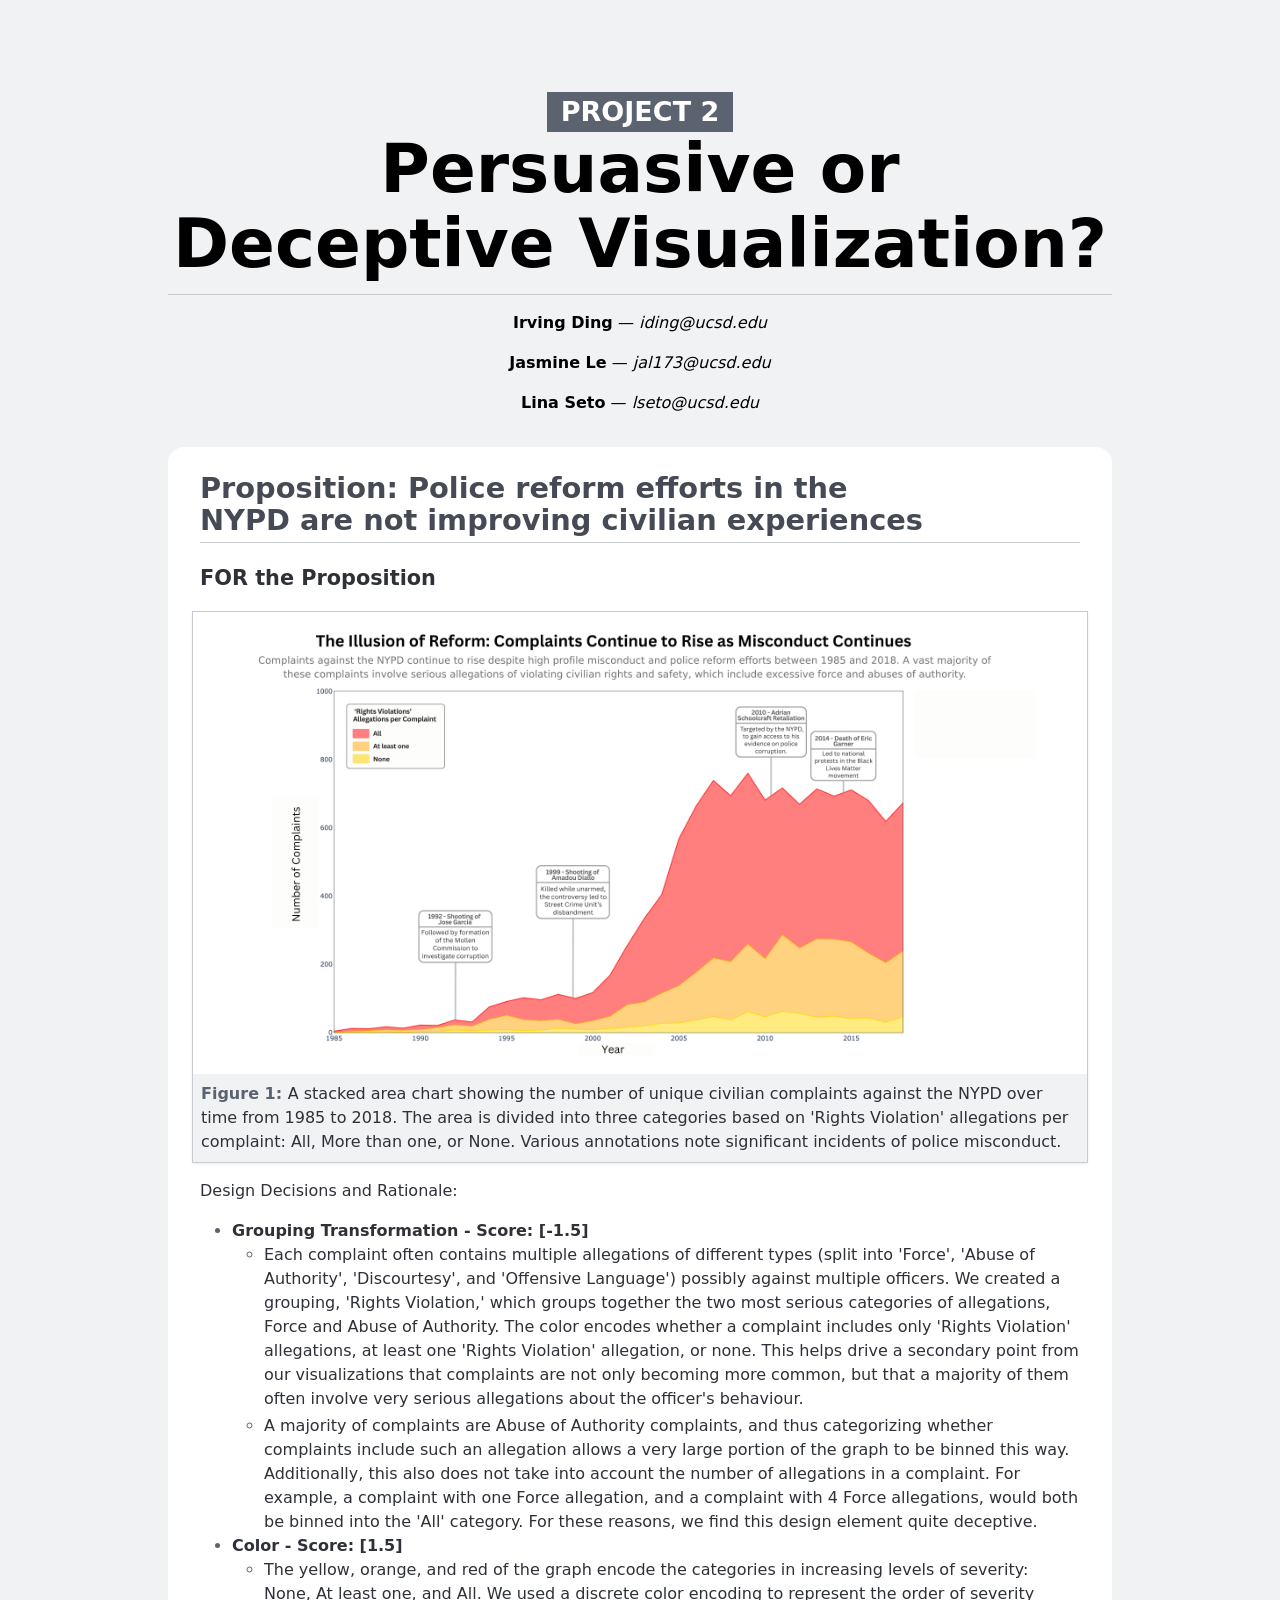
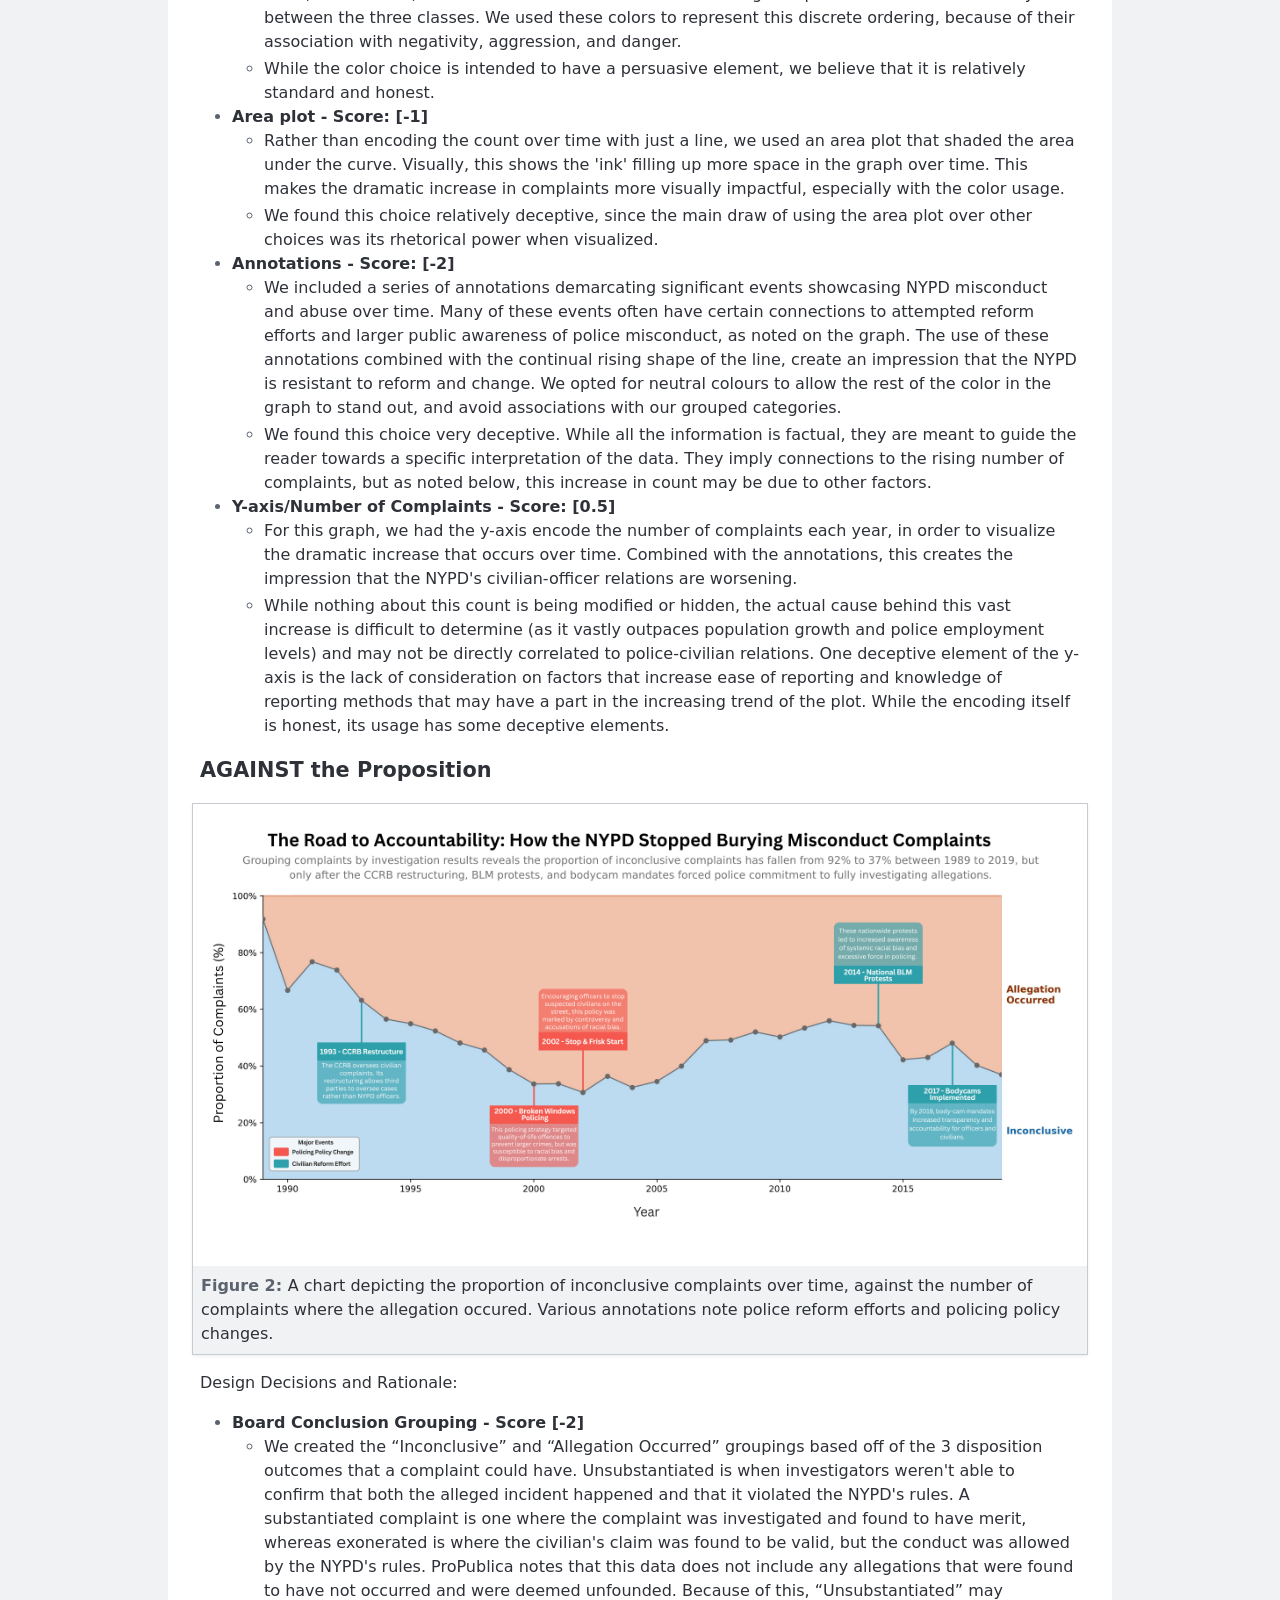
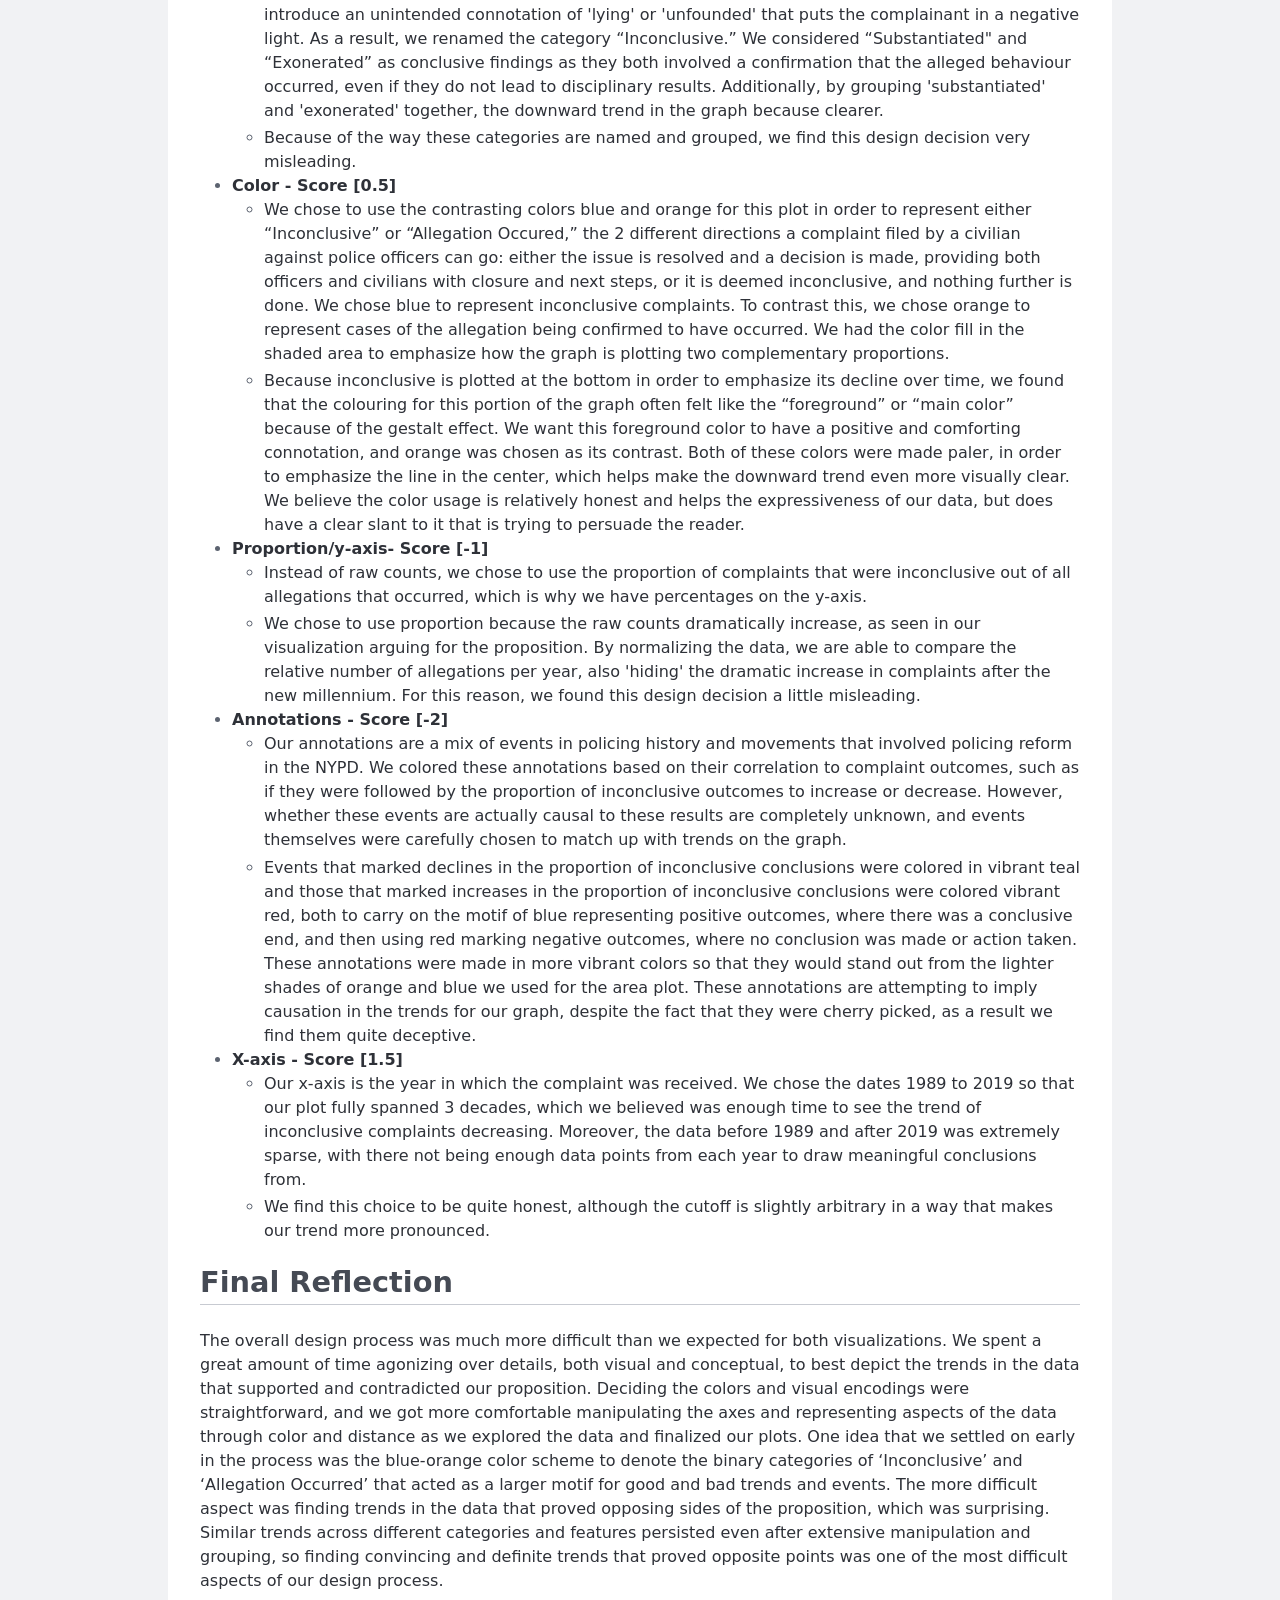
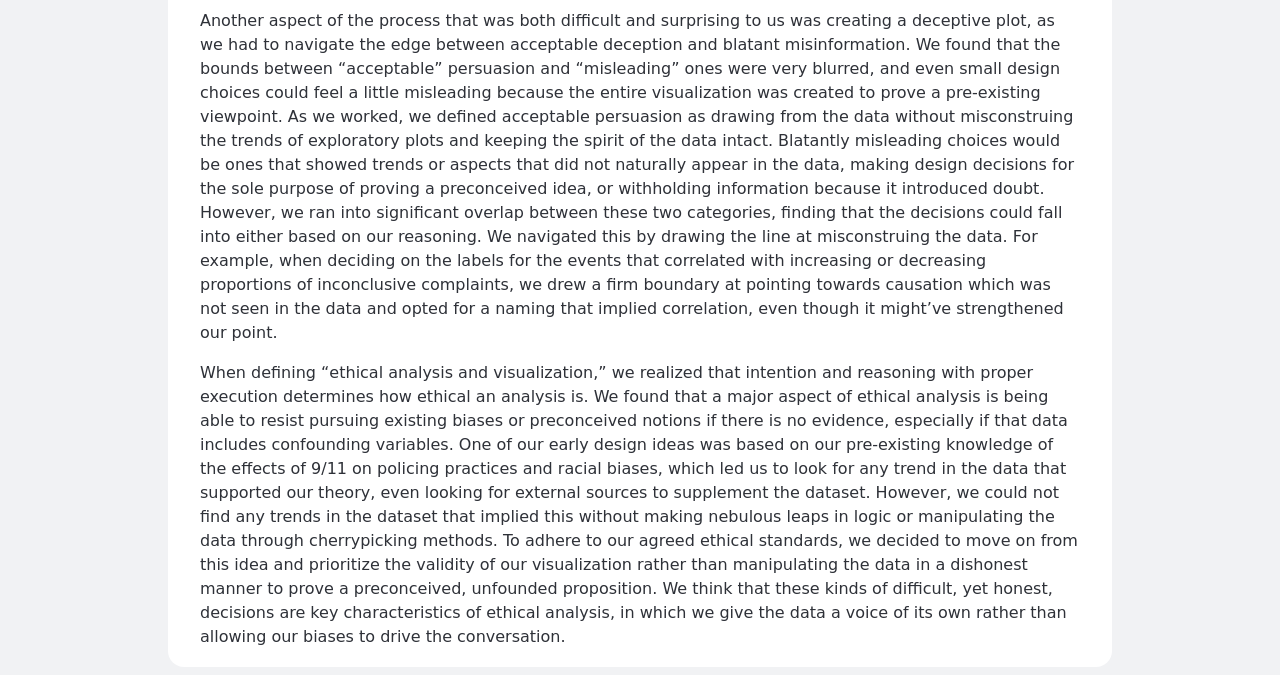
==== projects/project2/project2-dsc106.html @ ee4ab584 "updated project02 graphs and writeup" ====
<!doctype html>
<html lang="en">
    <head>
        <title>Project 2 Report</title>
        <style>
            :root {
                --color-neutral-95: hsl(220 10% 95%);
                --color-neutral-90: hsl(220 10% 90%);
                --color-neutral-80: hsl(220 10% 80%);
                --color-neutral-70: hsl(220 10% 70%);
                --color-neutral-60: hsl(220 10% 60%);
                --color-neutral-50: hsl(220 10% 50%);
                --color-neutral-40: hsl(220 10% 40%);
                --color-neutral-30: hsl(220 10% 30%);
                --color-neutral-20: hsl(220 10% 20%);
                --color-neutral-10: hsl(220 10% 10%);
            }

            html {
                font: 100%/1.5 system-ui;
                counter-reset: figure;
                background: var(--color-neutral-95);
                max-width: min(75vw, 80em);
                margin: 0 auto;
            }

            /* Headings */

            h1,
            h2,
            h3,
            h4,
            h5,
            h6 {
                line-height: 1.1;
                font-weight: 600;
                text-wrap: balance;
            }

            h1,
            h2 {
                border-bottom: 1px solid var(--color-neutral-80);
                padding-bottom: 0.2em;
            }

            h1 {
                margin-block: 1em 0.5rem;
                font-size: clamp(2.5em, 150% + 2vh + 2vw, 10vmin);
                font-weight: 800;

                small {
                    display: block;
                    width: fit-content;
                    padding: 0.2em 0.5em;
                    margin-inline: auto;
                    color: white;
                    background: var(--color-neutral-40);
                    font-size: 40%;
                    text-transform: uppercase;
                    white-space: nowrap;
                }
            }

            h2 {
                font-size: 180%;
                color: var(--color-neutral-30);
            }

            h3 {
                font-size: 130%;
            }

            /* Lists */

            ul,
            ol {
                padding-inline-start: 2em;
            }

            li {
                &::marker {
                    color: var(--color-neutral-40);
                }

                + li {
                    margin-top: 0.2em;
                }
            }

            /* Sectioning elements */

            header {
                padding-block: 1em;
                text-align: center;
            }

            main {
                background: white;
                color: var(--color-neutral-20);
                border-radius: 1rem;
                padding: 0.1rem 2rem;
            }

            /* Figures */

            figure {
                margin: 1em 0;
                padding: 0.5rem;
                margin-inline: -0.5em;
                border: 1px solid var(--color-neutral-80);
                box-shadow: 0 0.1em 0.2em var(--color-neutral-95);
                text-align: center;
                background: white;

                > figcaption {
                    font: 500 75% var(--font-sans);
                    background: var(--color-neutral-95);
                    padding: 0.5rem;
                    margin: -0.5rem;
                    margin-top: 0.5rem;
                    counter-increment: figure;
                    text-align: left;

                    &::before {
                        content: "Figure " counter(figure) ": ";
                        font-weight: bold;
                        color: var(--color-neutral-40);
                    }

                    a:not(:hover, :focus, :active) {
                        color: inherit;
                        text-decoration: underline;
                        text-decoration-color: color-mix(
                            in lab,
                            currentColor,
                            transparent 70%
                        );
                    }
                }

                img {
                    width: 100%;
                }
            }

            /* custom css for links*/
            header {
                a{
                    color: inherit;
                    text-decoration: none;
                }
                
                a:hover {
                    font-style: italic;
                }
            }
        </style>
    </head>

    <body>
        <header>
            <h1>
                <small>Project 2</small>
                Persuasive or Deceptive Visualization?
            </h1>

            <p><strong><a href="https://ijding.github.io/dsc106-portfolio/projects" target="_blank">Irving Ding</a></strong> — <em>iding@ucsd.edu</em></p>
            <p><strong><a href="https://jasmine-1e.github.io/portfolio/projects" target="_blank">Jasmine Le</a></strong> — <em>jal173@ucsd.edu</em></p>
            <p><strong><a href="https://linaseto.github.io/portfolio/projects" target="_blank">Lina Seto</a></strong> — <em>lseto@ucsd.edu</em></p>
        </header>

        <main>
            <h2>Proposition: Police reform efforts in the NYPD are not improving civilian experiences</h2>

            <section>
                <h3>FOR the Proposition</h3>

                <figure>
                    <img src="for.png" alt="A stacked area chart titled 'The Illusion of Reform: Complaints Continue to Rise as Misconduct Continues'" />
                    <figcaption>A stacked area chart showing the number of unique civilian complaints against the NYPD over time from 1985 to 2018. The area is divided into three categories based on 'Rights Violation' allegations per complaint: All, More than one, or None. Various annotations note significant incidents of police misconduct.</figcaption>
                </figure>

                <p>Design Decisions and Rationale:</p>

                <ul>
                    <li><b>Grouping Transformation - Score: [-1.5]</b></li>
                    <ul>
                        <li>Each complaint often contains multiple allegations of different types (split into 'Force', 'Abuse of Authority', 'Discourtesy', and 'Offensive Language') possibly against multiple officers. We created a grouping, 'Rights Violation,' which groups together the two most serious categories of allegations, Force and Abuse of Authority. The color encodes whether a complaint includes only 'Rights Violation' allegations, at least one 'Rights Violation' allegation, or none. This helps drive a secondary point from our visualizations that complaints are not only becoming more common, but that a majority of them often involve very serious allegations about the officer's behaviour.</li>
                        <li>A majority of complaints are Abuse of Authority complaints, and thus categorizing whether complaints include such an allegation allows a very large portion of the graph to be binned this way. Additionally, this also does not take into account the number of allegations in a complaint. For example, a complaint with one Force allegation, and a complaint with 4 Force allegations, would both be binned into the 'All' category. For these reasons, we find this design element quite deceptive.</li>
                    </ul>
                    <li><b>Color - Score: [1.5]</b></li>
                    <ul>
                        <li>The yellow, orange, and red of the graph encode the categories in increasing levels of severity: None, At least one, and All. We used a discrete color encoding to represent the order of severity between the three classes. We used these colors to represent this discrete ordering, because of their association with negativity, aggression, and danger. </li>
                        <li>While the color choice is intended to have a persuasive element, we believe that it is relatively standard and honest.</li>
                    </ul>
                    <li><b>Area plot - Score: [-1]</b></li>
                    <ul>
                        <li>Rather than encoding the count over time with just a line, we used an area plot that shaded the area under the curve. Visually, this shows the 'ink' filling up more space in the graph over time. This makes the dramatic increase in complaints more visually impactful, especially with the color usage.</li>
                        <li>We found this choice relatively deceptive, since the main draw of using the area plot over other choices was its rhetorical power when visualized.</li>
                    </ul>
                    <li><b>Annotations - Score: [-2]</b></li>
                    <ul>
                        <li>We included a series of annotations demarcating significant events showcasing NYPD misconduct and abuse over time. Many of these events often have certain connections to attempted reform efforts and larger public awareness of police misconduct, as noted on the graph. The use of these annotations combined with the continual rising shape of the line, create an impression that the NYPD is resistant to reform and change. We opted for neutral colours to allow the rest of the color in the graph to stand out, and avoid associations with our grouped categories.</li>
                        <li>We found this choice very deceptive. While all the information is factual, they are meant to guide the reader towards a specific interpretation of the data. They imply connections to the rising number of complaints, but as noted below, this increase in count may be due to other factors.</li>
                    </ul>
                    <li><b>Y-axis/Number of Complaints - Score: [0.5]</b></li>
                    <ul>
                        <li>For this graph, we had the y-axis encode the number of complaints each year, in order to visualize the dramatic increase that occurs over time. Combined with the annotations, this creates the impression that the NYPD's civilian-officer relations are worsening.</li>
                        <li>While nothing about this count is being modified or hidden, the actual cause behind this vast increase is difficult to determine (as it vastly outpaces population growth and police employment levels) and may not be directly correlated to police-civilian relations. One deceptive element of the y-axis is the lack of consideration on factors that increase ease of reporting and knowledge of reporting methods that may have a part in the increasing trend of the plot. While the encoding itself is honest, its usage has some deceptive elements.</li>
                    </ul>
                </ul>
            </section>

            <section>
                <h3>AGAINST the Proposition</h3>

                <figure>
                    <img src="against.png" alt="A line graph titled 'The Road to Accountability: How the NYPD Stopped Burying Misconduct Complaints'" />
                    <figcaption>A chart depicting the proportion of inconclusive complaints over time, against the number of complaints where the allegation occured. Various annotations note police reform efforts and policing policy changes.</figcaption>
                </figure>

                <p>Design Decisions and Rationale:</p>

                <ul>
                    <li><b>Board Conclusion Grouping - Score [-2]</b></li>
                    <ul>
                        <li>We created the “Inconclusive” and “Allegation Occurred” groupings based off of the 3 disposition outcomes that a complaint could have. Unsubstantiated is when investigators weren't able to confirm that both the alleged incident happened and that it violated the NYPD's rules. A substantiated complaint is one where the complaint was investigated and found to have merit, whereas exonerated is where the civilian's claim was found to be valid, but the conduct was allowed by the NYPD's rules. ProPublica notes that this data does not include any allegations that were found to have not occurred and were deemed unfounded. Because of this, “Unsubstantiated” may introduce an unintended connotation of 'lying' or 'unfounded' that puts the complainant in a negative light. As a result, we renamed the category “Inconclusive.” We considered “Substantiated" and “Exonerated” as conclusive findings as they both involved a confirmation that the alleged behaviour occurred, even if they do not lead to disciplinary results. Additionally, by grouping 'substantiated' and 'exonerated' together, the downward trend in the graph because clearer.</li>
                        <li>Because of the way these categories are named and grouped, we find this design decision very misleading.</li>
                    </ul>
                    <li><b>Color - Score [0.5]</b></li>
                    <ul>
                        <li>We chose to use the contrasting colors blue and orange for this plot in order to represent either “Inconclusive” or “Allegation Occured,” the 2 different directions a complaint filed by a civilian against police officers can go: either the issue is resolved and a decision is made, providing both officers and civilians with closure and next steps, or it is deemed inconclusive, and nothing further is done. We chose blue to represent inconclusive complaints. To contrast this, we chose orange to represent cases of the allegation being confirmed to have occurred. We had the color fill in the shaded area to emphasize how the graph is plotting two complementary proportions.</li>
                        <li>Because inconclusive is plotted at the bottom in order to emphasize its decline over time, we found that the colouring for this portion of the graph often felt like the “foreground” or “main color” because of the gestalt effect. We want this foreground color to have a positive and comforting connotation, and orange was chosen as its contrast. Both of these colors were made paler, in order to emphasize the line in the center, which helps make the downward trend even more visually clear. We believe the color usage is relatively honest and helps the expressiveness of our data, but does have a clear slant to it that is trying to persuade the reader.</li>
                    </ul>
                    <li><b>Proportion/y-axis- Score [-1]</b></li>
                    <ul>
                        <li>Instead of raw counts, we chose to use the proportion of complaints that were inconclusive out of all allegations that occurred, which is why we have percentages on the y-axis.</li>
                        <li>We chose to use proportion because the raw counts dramatically increase, as seen in our visualization arguing for the proposition. By normalizing the data, we are able to compare the relative number of allegations per year, also 'hiding' the dramatic increase in complaints after the new millennium. For this reason, we found this design decision a little misleading.</li>
                    </ul>
                    <li><b>Annotations - Score [-2]</b></li>
                    <ul>
                        <li>Our annotations are a mix of events in policing history and movements that involved policing reform in the NYPD. We colored these annotations based on their correlation to complaint outcomes, such as if they were followed by the proportion of inconclusive outcomes to increase or decrease. However, whether these events are actually causal to these results are completely unknown, and events themselves were carefully chosen to match up with trends on the graph.</li>
                        <li>Events that marked declines in the proportion of inconclusive conclusions were colored in vibrant teal and those that marked increases in the proportion of inconclusive conclusions were colored vibrant red, both to carry on the motif of blue representing positive outcomes, where there was a conclusive end, and then using red marking negative outcomes, where no conclusion was made or action taken. These annotations were made in more vibrant colors so that they would stand out from the lighter shades of orange and blue we used for the area plot. These annotations are attempting to imply causation in the trends for our graph, despite the fact that they were cherry picked, as a result we find them quite deceptive.</li>
                    </ul>
                    <li><b>X-axis - Score [1.5]</b></li>
                    <ul>
                        <li>Our x-axis is the year in which the complaint was received. We chose the dates 1989 to 2019 so that our plot fully spanned 3 decades, which we believed was enough time to see the trend of inconclusive complaints decreasing. Moreover, the data before 1989 and after 2019 was extremely sparse, with there not being enough data points from each year to draw meaningful conclusions from.</li>
                        <li>We find this choice to be quite honest, although the cutoff is slightly arbitrary in a way that makes our trend more pronounced.</li>
                    </ul>
                </ul>
            </section>

            <section>
                <h2>Final Reflection</h2>
                <p>The overall design process was much more difficult than we expected for both visualizations. We spent a great amount of time agonizing over details, both visual and conceptual, to best depict the trends in the data that supported and contradicted our proposition. Deciding the colors and visual encodings were straightforward, and we got more comfortable manipulating the axes and representing aspects of the data through color and distance as we explored the data and finalized our plots. One idea that we settled on early in the process was the blue-orange color scheme to denote the binary categories of ‘Inconclusive’ and ‘Allegation Occurred’ that acted as a larger motif for good and bad trends and events. The more difficult aspect was finding trends in the data that proved opposing sides of the proposition, which was surprising.  Similar trends across different categories and features persisted even after extensive manipulation and grouping, so finding convincing and definite trends that proved opposite points was one of the most difficult aspects of our design process.</p>
                <p>Another aspect of the process that was both difficult and surprising to us was creating a deceptive plot, as we had to navigate the edge between acceptable deception and blatant misinformation. We found that the bounds between “acceptable” persuasion and “misleading” ones were very blurred, and even small design choices could feel a little misleading because the entire visualization was created to prove a pre-existing viewpoint. As we worked, we defined acceptable persuasion as drawing from the data without misconstruing the trends of exploratory plots and keeping the spirit of the data intact. Blatantly misleading choices would be ones that showed trends or aspects that did not naturally appear in the data, making design decisions for the sole purpose of proving a preconceived idea, or withholding information because it introduced doubt. However, we ran into significant overlap between these two categories, finding that the decisions could fall into either based on our reasoning. We navigated this by drawing the line at misconstruing the data. For example, when deciding on the labels for the events that correlated with increasing or decreasing proportions of inconclusive complaints, we drew a firm boundary at pointing towards causation which was not seen in the data and opted for a naming that implied correlation, even though it might’ve strengthened our point.</p>
                <p>When defining “ethical analysis and visualization,” we realized that intention and reasoning with proper execution determines how ethical an analysis is. We found that a major aspect of ethical analysis is being able to resist pursuing existing biases or preconceived notions if there is no evidence, especially if that data includes confounding variables. One of our early design ideas was based on our pre-existing knowledge of the effects of 9/11 on policing practices and racial biases, which led us to look for any trend in the data that supported our theory, even looking for external sources to supplement the dataset. However, we could not find any trends in the dataset that implied this without making nebulous leaps in logic or manipulating the data through cherrypicking methods. To adhere to our agreed ethical standards, we decided to move on from this idea and prioritize the validity of our visualization rather than manipulating the data in a dishonest manner to prove a preconceived, unfounded proposition. We think that these kinds of difficult, yet honest, decisions are key characteristics of ethical analysis, in which we give the data a voice of its own rather than allowing our biases to drive the conversation.</p>
            </section>
        </main>
    <script defer src="https://static.cloudflareinsights.com/beacon.min.js/v8c78df7c7c0f484497ecbca7046644da1771523124516" integrity="sha512-8DS7rgIrAmghBFwoOTujcf6D9rXvH8xm8JQ1Ja01h9QX8EzXldiszufYa4IFfKdLUKTTrnSFXLDkUEOTrZQ8Qg==" data-cf-beacon='{"version":"2024.11.0","token":"c822b88e119346678db149ed7b7721c9","r":1,"server_timing":{"name":{"cfCacheStatus":true,"cfEdge":true,"cfExtPri":true,"cfL4":true,"cfOrigin":true,"cfSpeedBrain":true},"location_startswith":null}}' crossorigin="anonymous"></script>
</body>
</html>
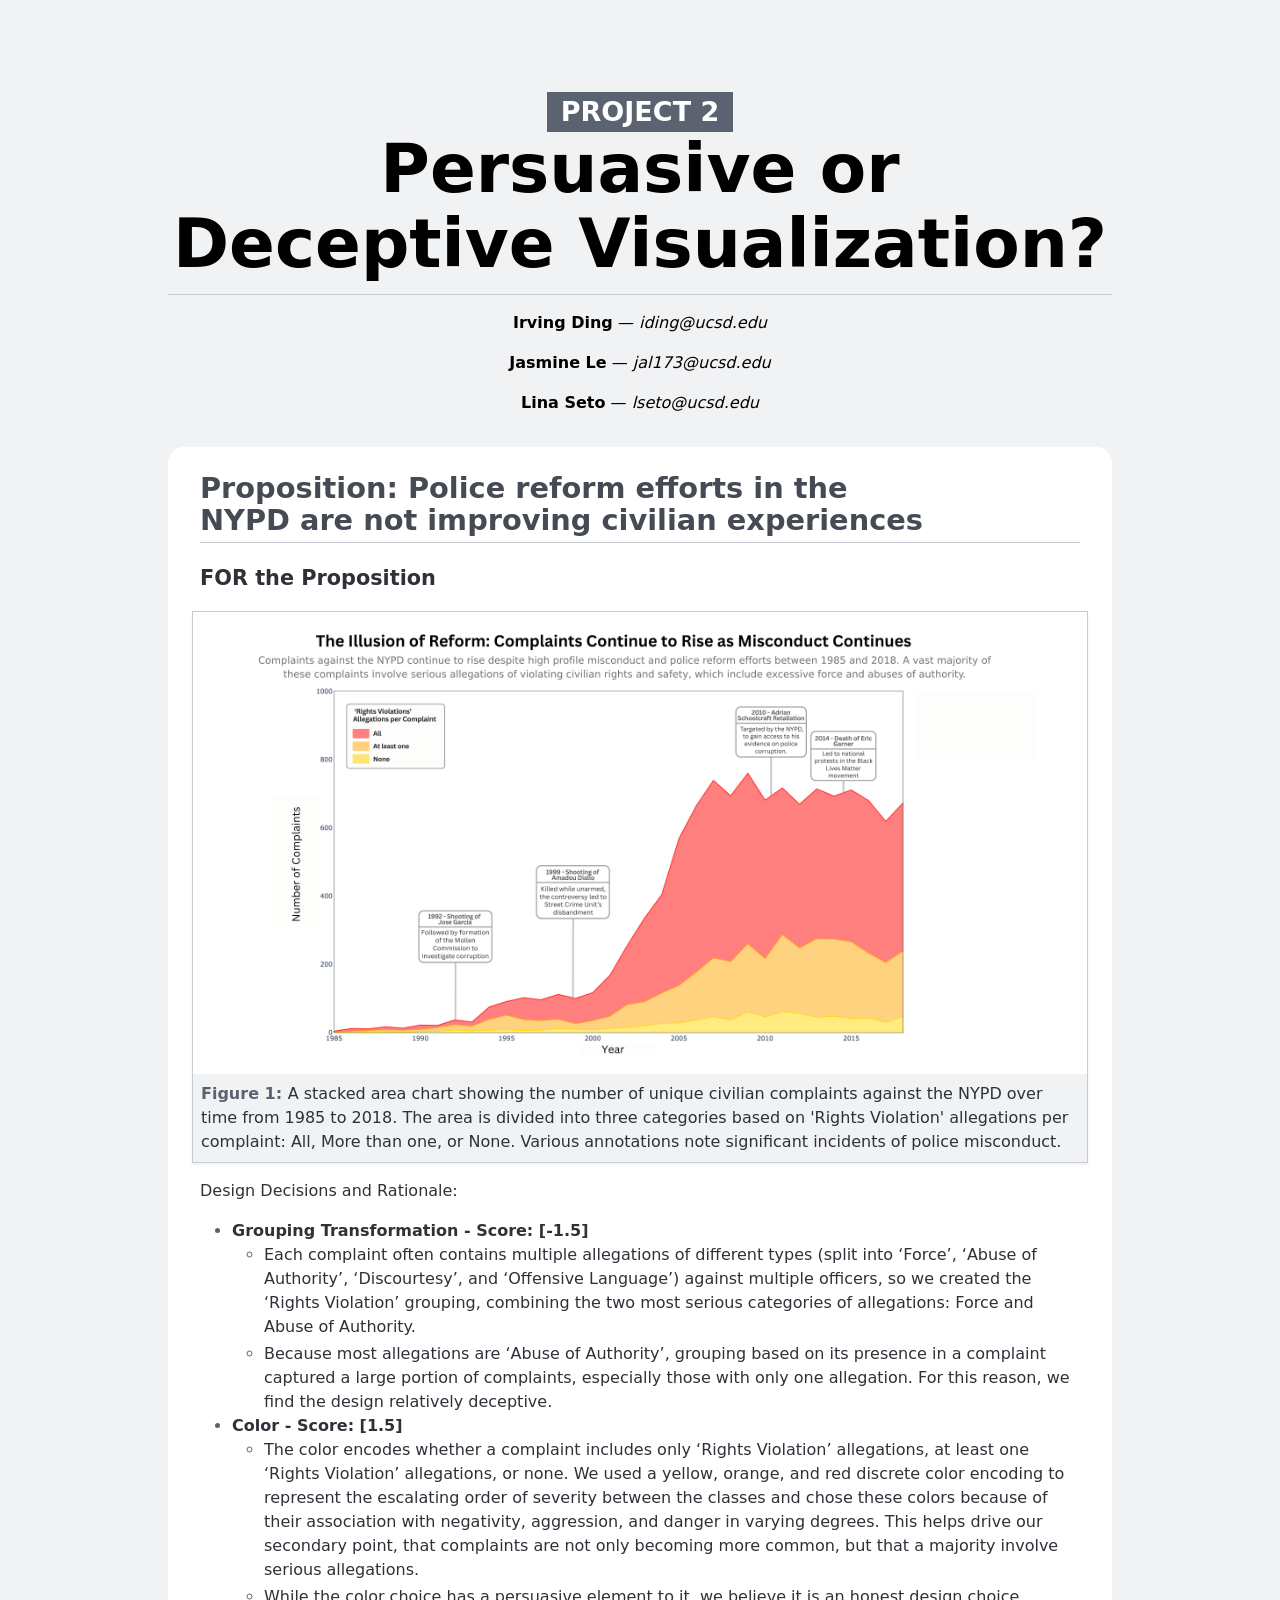
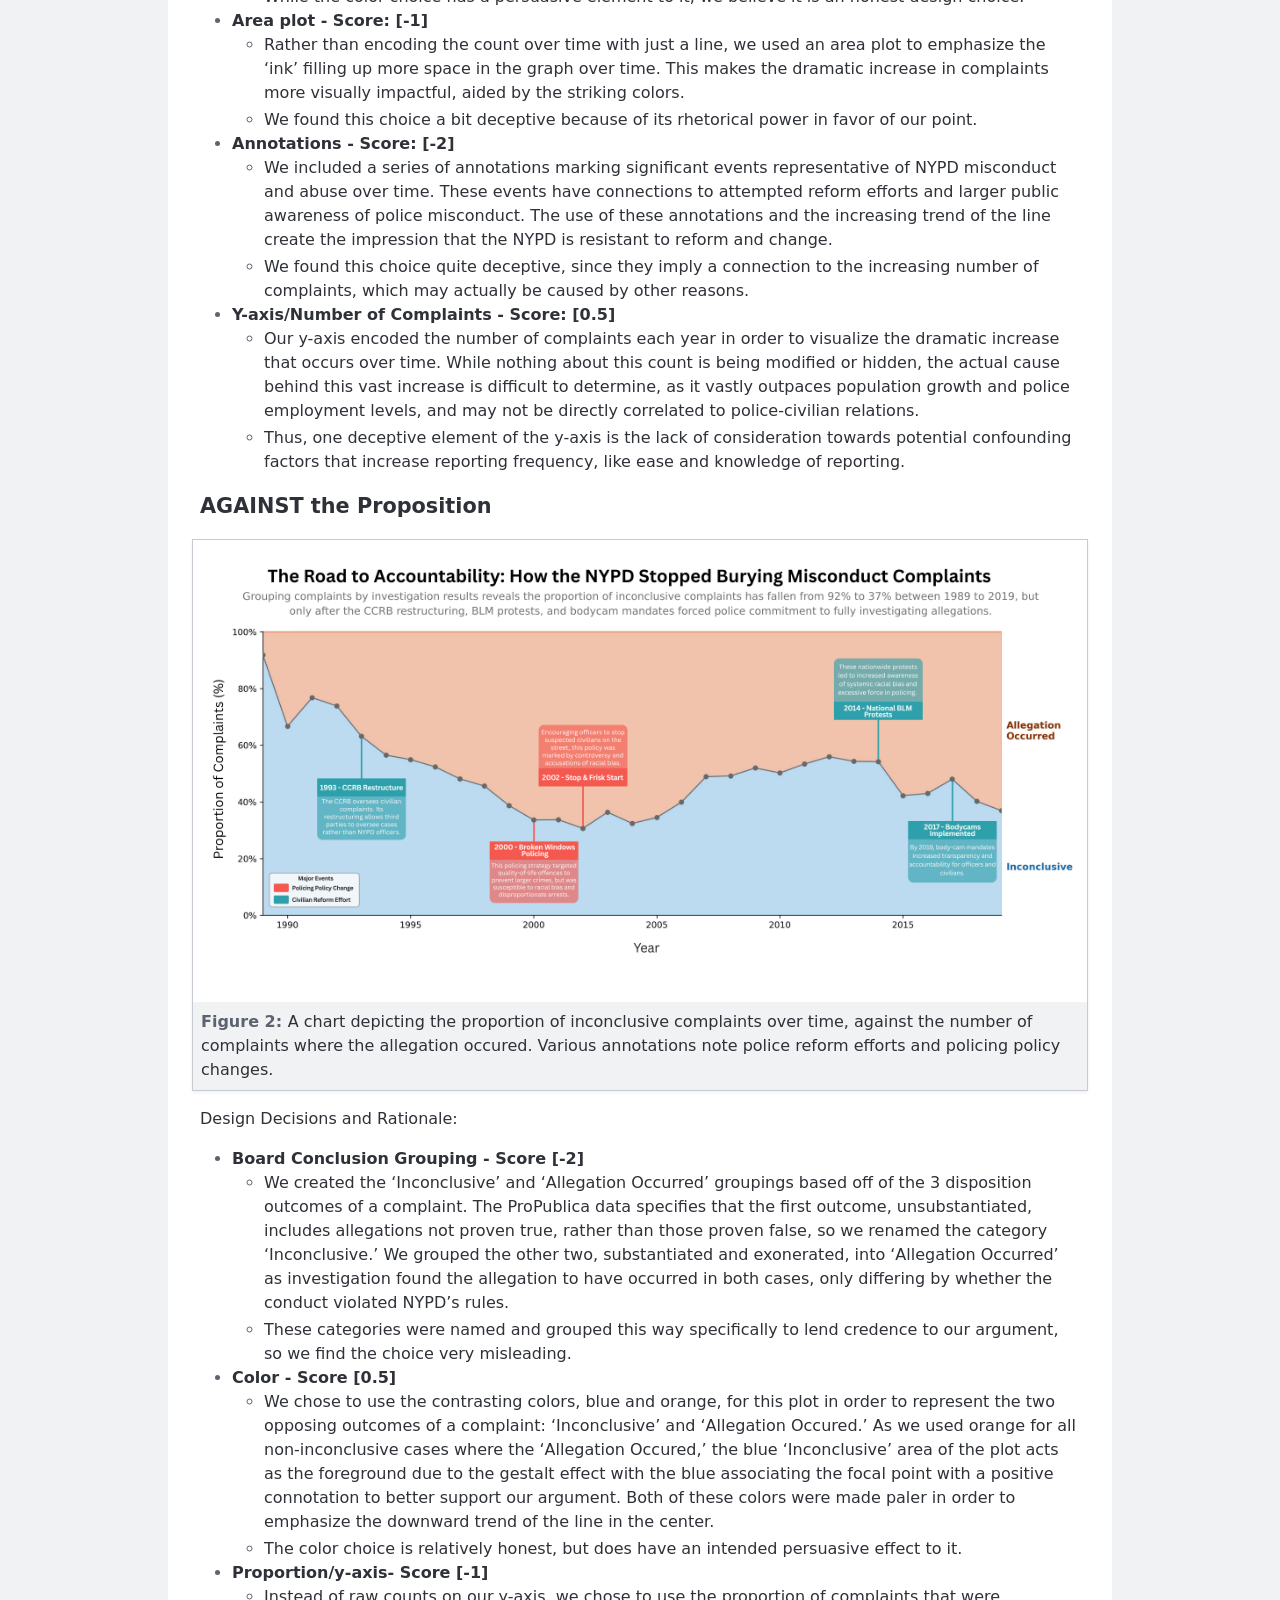
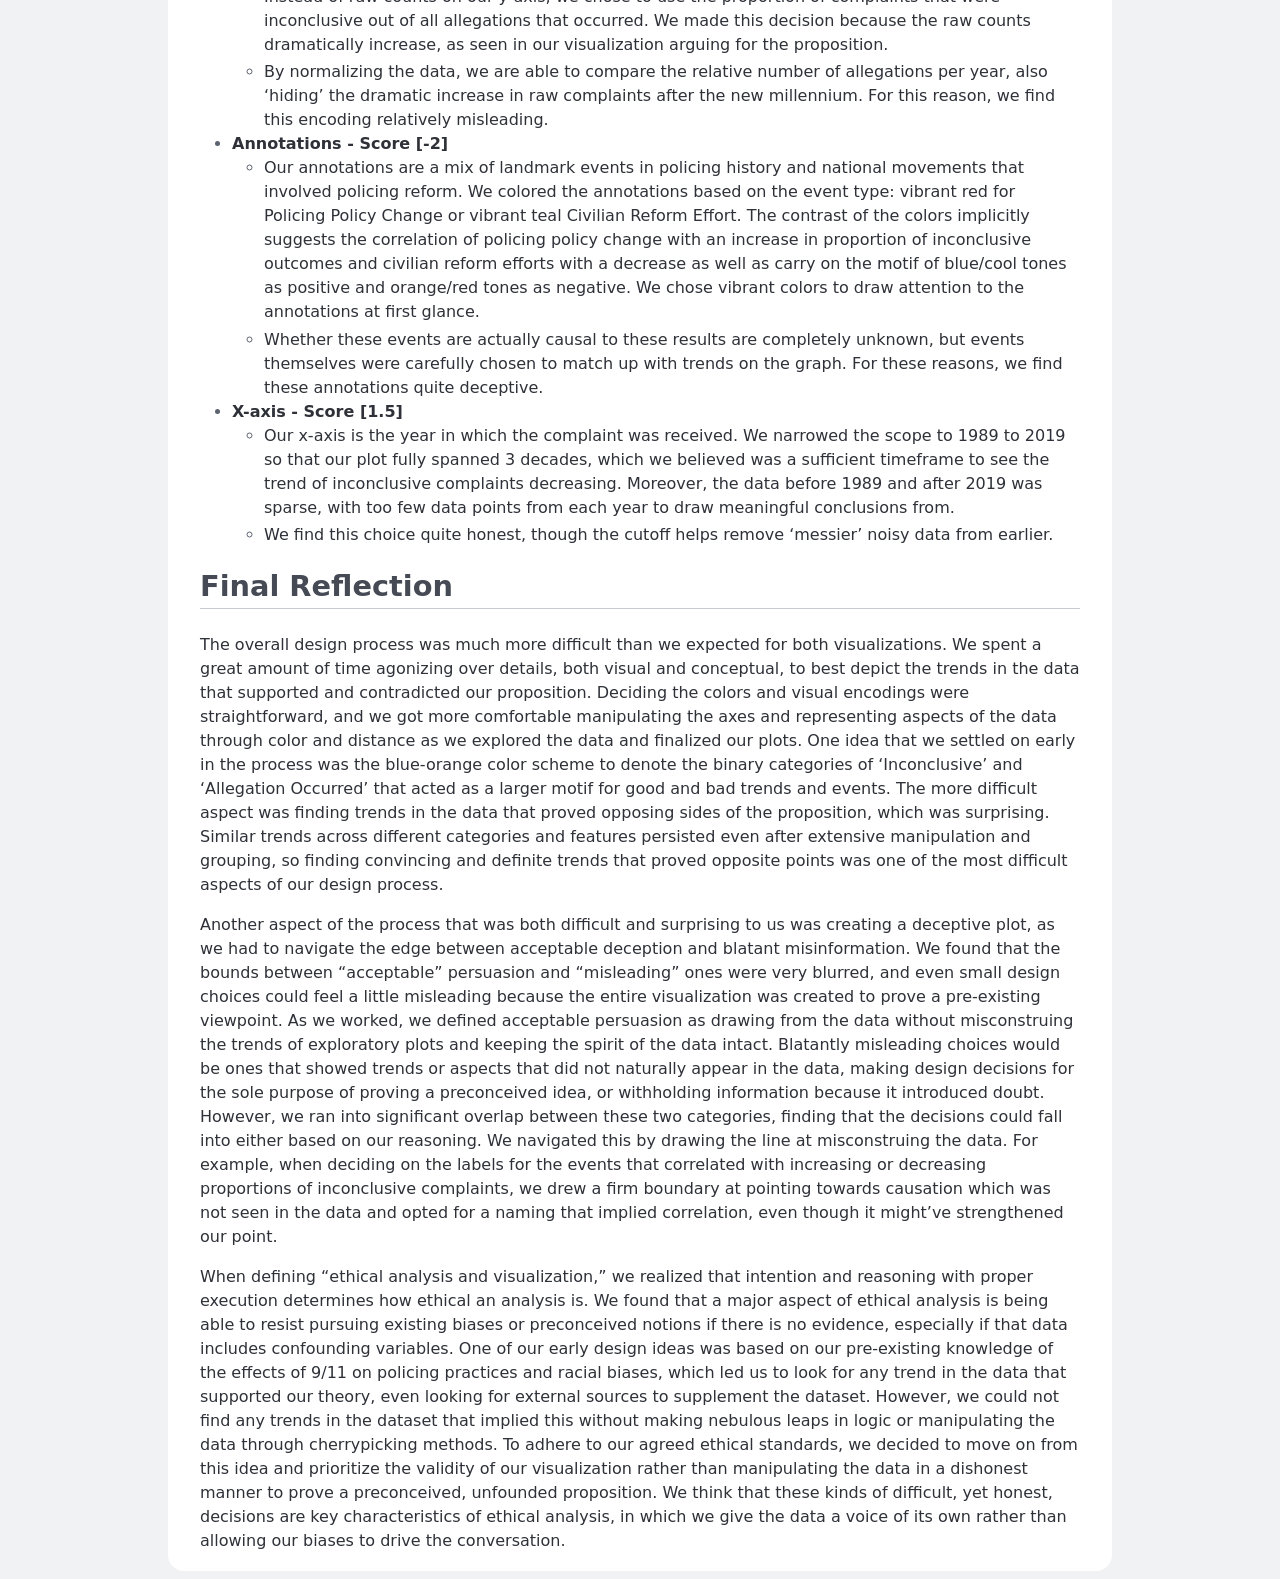
==== commit aa4956b6: "updated writeup" ====
--- a/projects/project2/project2-dsc106.html
+++ b/projects/project2/project2-dsc106.html
@@ -185,28 +185,28 @@
                 <ul>
                     <li><b>Grouping Transformation - Score: [-1.5]</b></li>
                     <ul>
-                        <li>Each complaint often contains multiple allegations of different types (split into 'Force', 'Abuse of Authority', 'Discourtesy', and 'Offensive Language') possibly against multiple officers. We created a grouping, 'Rights Violation,' which groups together the two most serious categories of allegations, Force and Abuse of Authority. The color encodes whether a complaint includes only 'Rights Violation' allegations, at least one 'Rights Violation' allegation, or none. This helps drive a secondary point from our visualizations that complaints are not only becoming more common, but that a majority of them often involve very serious allegations about the officer's behaviour.</li>
-                        <li>A majority of complaints are Abuse of Authority complaints, and thus categorizing whether complaints include such an allegation allows a very large portion of the graph to be binned this way. Additionally, this also does not take into account the number of allegations in a complaint. For example, a complaint with one Force allegation, and a complaint with 4 Force allegations, would both be binned into the 'All' category. For these reasons, we find this design element quite deceptive.</li>
+                        <li>Each complaint often contains multiple allegations of different types (split into ‘Force’, ‘Abuse of Authority’, ‘Discourtesy’, and ‘Offensive Language’) against multiple officers, so we created the ‘Rights Violation’ grouping, combining the two most serious categories of allegations: Force and Abuse of Authority.</li>
+                        <li>Because most allegations are ‘Abuse of Authority’, grouping based on its presence in a complaint captured a large portion of complaints, especially those with only one allegation. For this reason, we find the design relatively deceptive.</li>
                     </ul>
                     <li><b>Color - Score: [1.5]</b></li>
                     <ul>
-                        <li>The yellow, orange, and red of the graph encode the categories in increasing levels of severity: None, At least one, and All. We used a discrete color encoding to represent the order of severity between the three classes. We used these colors to represent this discrete ordering, because of their association with negativity, aggression, and danger. </li>
-                        <li>While the color choice is intended to have a persuasive element, we believe that it is relatively standard and honest.</li>
+                        <li>The color encodes whether a complaint includes only ‘Rights Violation’ allegations, at least one ‘Rights Violation’ allegations, or none. We used a yellow, orange, and red discrete color encoding to represent the escalating order of severity between the classes and chose these colors because of their association with negativity, aggression, and danger in varying degrees. This helps drive our secondary point, that complaints are not only becoming more common, but that a majority involve serious allegations.</li>
+                        <li>While the color choice has a persuasive element to it, we believe it is an honest design choice.</li>
                     </ul>
                     <li><b>Area plot - Score: [-1]</b></li>
                     <ul>
-                        <li>Rather than encoding the count over time with just a line, we used an area plot that shaded the area under the curve. Visually, this shows the 'ink' filling up more space in the graph over time. This makes the dramatic increase in complaints more visually impactful, especially with the color usage.</li>
-                        <li>We found this choice relatively deceptive, since the main draw of using the area plot over other choices was its rhetorical power when visualized.</li>
+                        <li>Rather than encoding the count over time with just a line, we used an area plot to emphasize the ‘ink’ filling up more space in the graph over time. This makes the dramatic increase in complaints more visually impactful, aided by the striking colors.</li>
+                        <li>We found this choice a bit deceptive because of its rhetorical power in favor of our point.</li>
                     </ul>
                     <li><b>Annotations - Score: [-2]</b></li>
                     <ul>
-                        <li>We included a series of annotations demarcating significant events showcasing NYPD misconduct and abuse over time. Many of these events often have certain connections to attempted reform efforts and larger public awareness of police misconduct, as noted on the graph. The use of these annotations combined with the continual rising shape of the line, create an impression that the NYPD is resistant to reform and change. We opted for neutral colours to allow the rest of the color in the graph to stand out, and avoid associations with our grouped categories.</li>
-                        <li>We found this choice very deceptive. While all the information is factual, they are meant to guide the reader towards a specific interpretation of the data. They imply connections to the rising number of complaints, but as noted below, this increase in count may be due to other factors.</li>
+                        <li>We included a series of annotations marking significant events representative of NYPD misconduct and abuse over time. These events have connections to attempted reform efforts and larger public awareness of police misconduct. The use of these annotations and the increasing trend of the line create the impression that the NYPD is resistant to reform and change.</li>
+                        <li>We found this choice quite deceptive, since they imply a connection to the increasing number of complaints, which may actually be caused by other reasons.</li>
                     </ul>
                     <li><b>Y-axis/Number of Complaints - Score: [0.5]</b></li>
                     <ul>
-                        <li>For this graph, we had the y-axis encode the number of complaints each year, in order to visualize the dramatic increase that occurs over time. Combined with the annotations, this creates the impression that the NYPD's civilian-officer relations are worsening.</li>
-                        <li>While nothing about this count is being modified or hidden, the actual cause behind this vast increase is difficult to determine (as it vastly outpaces population growth and police employment levels) and may not be directly correlated to police-civilian relations. One deceptive element of the y-axis is the lack of consideration on factors that increase ease of reporting and knowledge of reporting methods that may have a part in the increasing trend of the plot. While the encoding itself is honest, its usage has some deceptive elements.</li>
+                        <li>Our y-axis encoded the number of complaints each year in order to visualize the dramatic increase that occurs over time. While nothing about this count is being modified or hidden, the actual cause behind this vast increase is difficult to determine, as it vastly outpaces population growth and police employment levels, and may not be directly correlated to police-civilian relations.</li>
+                        <li>Thus, one deceptive element of the y-axis is the lack of consideration towards potential confounding factors that increase reporting frequency, like ease and knowledge of reporting. </li>
                     </ul>
                 </ul>
             </section>
@@ -224,28 +224,28 @@
                 <ul>
                     <li><b>Board Conclusion Grouping - Score [-2]</b></li>
                     <ul>
-                        <li>We created the “Inconclusive” and “Allegation Occurred” groupings based off of the 3 disposition outcomes that a complaint could have. Unsubstantiated is when investigators weren't able to confirm that both the alleged incident happened and that it violated the NYPD's rules. A substantiated complaint is one where the complaint was investigated and found to have merit, whereas exonerated is where the civilian's claim was found to be valid, but the conduct was allowed by the NYPD's rules. ProPublica notes that this data does not include any allegations that were found to have not occurred and were deemed unfounded. Because of this, “Unsubstantiated” may introduce an unintended connotation of 'lying' or 'unfounded' that puts the complainant in a negative light. As a result, we renamed the category “Inconclusive.” We considered “Substantiated" and “Exonerated” as conclusive findings as they both involved a confirmation that the alleged behaviour occurred, even if they do not lead to disciplinary results. Additionally, by grouping 'substantiated' and 'exonerated' together, the downward trend in the graph because clearer.</li>
-                        <li>Because of the way these categories are named and grouped, we find this design decision very misleading.</li>
+                        <li>We created the ‘Inconclusive’ and ‘Allegation Occurred’ groupings based off of the 3 disposition outcomes of a complaint. The ProPublica data specifies that the first outcome, unsubstantiated, includes allegations not proven true, rather than those proven false, so we renamed the category ‘Inconclusive.’ We grouped the other two, substantiated and exonerated, into ‘Allegation Occurred’ as investigation found the allegation to have occurred in both cases, only differing by whether the conduct violated NYPD’s rules.</li>
+                        <li>These categories were named and grouped this way specifically to lend credence to our argument, so we find the choice very misleading.</li>
                     </ul>
                     <li><b>Color - Score [0.5]</b></li>
                     <ul>
-                        <li>We chose to use the contrasting colors blue and orange for this plot in order to represent either “Inconclusive” or “Allegation Occured,” the 2 different directions a complaint filed by a civilian against police officers can go: either the issue is resolved and a decision is made, providing both officers and civilians with closure and next steps, or it is deemed inconclusive, and nothing further is done. We chose blue to represent inconclusive complaints. To contrast this, we chose orange to represent cases of the allegation being confirmed to have occurred. We had the color fill in the shaded area to emphasize how the graph is plotting two complementary proportions.</li>
-                        <li>Because inconclusive is plotted at the bottom in order to emphasize its decline over time, we found that the colouring for this portion of the graph often felt like the “foreground” or “main color” because of the gestalt effect. We want this foreground color to have a positive and comforting connotation, and orange was chosen as its contrast. Both of these colors were made paler, in order to emphasize the line in the center, which helps make the downward trend even more visually clear. We believe the color usage is relatively honest and helps the expressiveness of our data, but does have a clear slant to it that is trying to persuade the reader.</li>
+                        <li>We chose to use the contrasting colors, blue and orange, for this plot in order to represent the two opposing outcomes of a complaint: ‘Inconclusive’ and ‘Allegation Occured.’ As we used orange for all non-inconclusive cases where the ‘Allegation Occured,’ the blue ‘Inconclusive’ area of the plot acts as the foreground due to the gestalt effect with the blue associating the focal point with a positive connotation to better support our argument. Both of these colors were made paler in order to emphasize the downward trend of the line in the center.</li>
+                        <li>The color choice is relatively honest, but does have an intended persuasive effect to it.</li>
                     </ul>
                     <li><b>Proportion/y-axis- Score [-1]</b></li>
                     <ul>
-                        <li>Instead of raw counts, we chose to use the proportion of complaints that were inconclusive out of all allegations that occurred, which is why we have percentages on the y-axis.</li>
-                        <li>We chose to use proportion because the raw counts dramatically increase, as seen in our visualization arguing for the proposition. By normalizing the data, we are able to compare the relative number of allegations per year, also 'hiding' the dramatic increase in complaints after the new millennium. For this reason, we found this design decision a little misleading.</li>
+                        <li>Instead of raw counts on our y-axis, we chose to use the proportion of complaints that were inconclusive out of all allegations that occurred. We made this decision because the raw counts dramatically increase, as seen in our visualization arguing for the proposition.</li>
+                        <li>By normalizing the data, we are able to compare the relative number of allegations per year, also ‘hiding’ the dramatic increase in raw complaints after the new millennium. For this reason, we find this encoding relatively misleading.</li>
                     </ul>
                     <li><b>Annotations - Score [-2]</b></li>
                     <ul>
-                        <li>Our annotations are a mix of events in policing history and movements that involved policing reform in the NYPD. We colored these annotations based on their correlation to complaint outcomes, such as if they were followed by the proportion of inconclusive outcomes to increase or decrease. However, whether these events are actually causal to these results are completely unknown, and events themselves were carefully chosen to match up with trends on the graph.</li>
-                        <li>Events that marked declines in the proportion of inconclusive conclusions were colored in vibrant teal and those that marked increases in the proportion of inconclusive conclusions were colored vibrant red, both to carry on the motif of blue representing positive outcomes, where there was a conclusive end, and then using red marking negative outcomes, where no conclusion was made or action taken. These annotations were made in more vibrant colors so that they would stand out from the lighter shades of orange and blue we used for the area plot. These annotations are attempting to imply causation in the trends for our graph, despite the fact that they were cherry picked, as a result we find them quite deceptive.</li>
+                        <li>Our annotations are a mix of landmark events in policing history and national movements that involved policing reform. We colored the annotations based on the event type: vibrant red for Policing Policy Change or vibrant teal Civilian Reform Effort. The contrast of the colors implicitly suggests the correlation of policing policy change with an increase in proportion of inconclusive outcomes and civilian reform efforts with a decrease as well as carry on the motif of blue/cool tones as positive and orange/red tones as negative. We chose vibrant colors to draw attention to the annotations at first glance.</li>
+                        <li>Whether these events are actually causal to these results are completely unknown, but events themselves were carefully chosen to match up with trends on the graph. For these reasons, we find these annotations quite deceptive.</li>
                     </ul>
                     <li><b>X-axis - Score [1.5]</b></li>
                     <ul>
-                        <li>Our x-axis is the year in which the complaint was received. We chose the dates 1989 to 2019 so that our plot fully spanned 3 decades, which we believed was enough time to see the trend of inconclusive complaints decreasing. Moreover, the data before 1989 and after 2019 was extremely sparse, with there not being enough data points from each year to draw meaningful conclusions from.</li>
-                        <li>We find this choice to be quite honest, although the cutoff is slightly arbitrary in a way that makes our trend more pronounced.</li>
+                        <li>Our x-axis is the year in which the complaint was received. We narrowed the scope to 1989 to 2019 so that our plot fully spanned 3 decades, which we believed was a sufficient timeframe to see the trend of inconclusive complaints decreasing. Moreover, the data before 1989 and after 2019 was sparse, with too few data points from each year to draw meaningful conclusions from.</li>
+                        <li>We find this choice quite honest, though the cutoff helps remove ‘messier’ noisy data from earlier.</li>
                     </ul>
                 </ul>
             </section>
